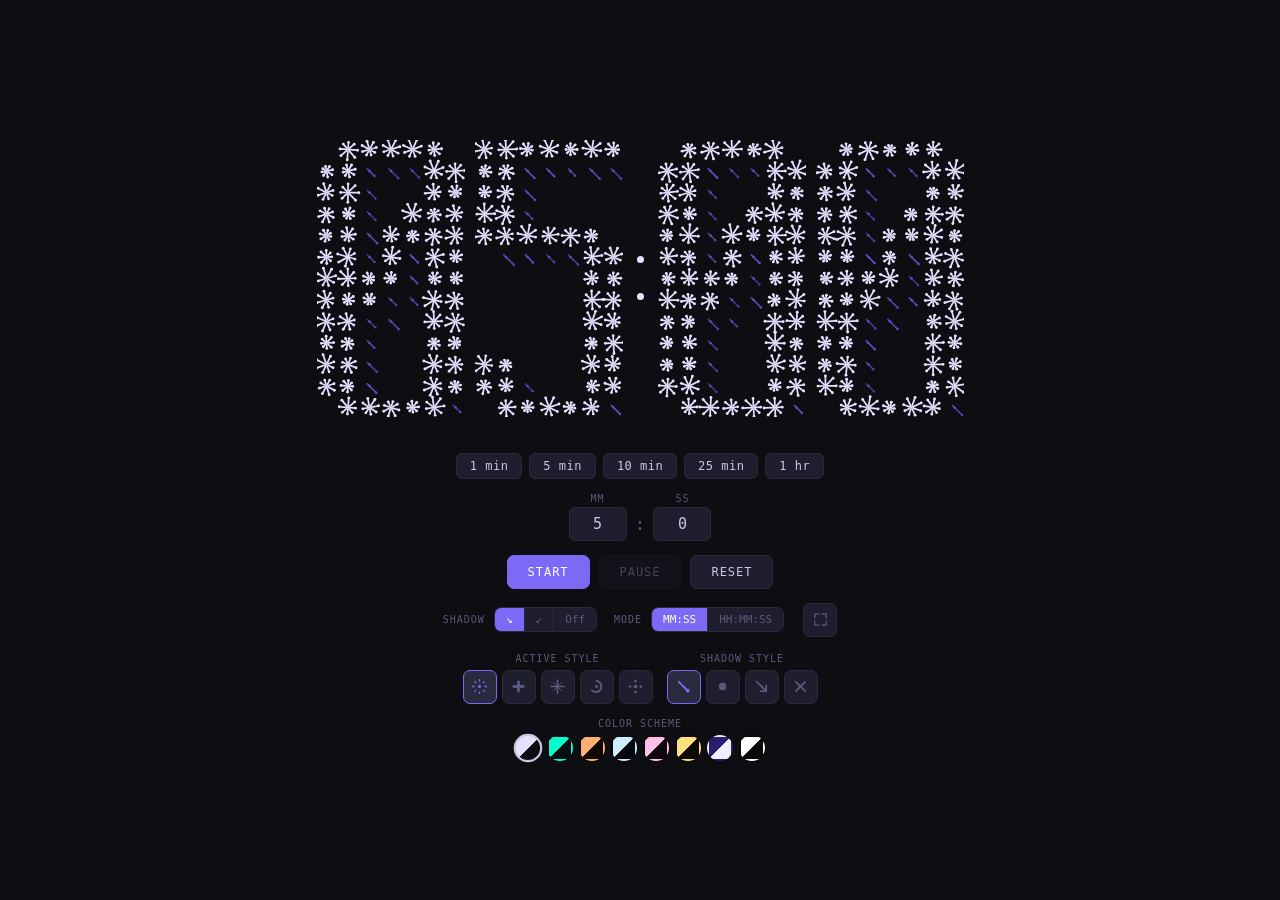
==== pixel-countdown-timer/index.html @ 4896f491 "feat: add Pixel Countdown Timer project Animated pixel countdown timer with: - 7×13 canvas-based dig" ====
<!DOCTYPE html>
<html lang="en">
<head>
<meta charset="UTF-8">
<meta name="viewport" content="width=device-width, initial-scale=1.0">
<title>Pixel Countdown Timer</title>
<style>
*,*::before,*::after{box-sizing:border-box;margin:0;padding:0}

:root {
  --bg:       #0d0d12;
  --border:   #2a2a3a;
  --text:     #c8c8e0;
  --dim:      #5a5a7a;
  --btn:      #1e1e2e;
  --btn-h:    #2a2a3e;
  --accent:   #7c6af7;
  --px-on:    #e8e0ff;
  --px-shad:  #5a4fc0;
  --px-off:   #2a2a3e;
}
[data-theme="light"]{
  --bg:#f0eeff;--border:#c4baf0;--text:#2a1f6e;--dim:#9088c8;
  --btn:#ddd8ff;--btn-h:#ccc5ff;--accent:#5b4de8;
  --px-on:#2a1f6e;--px-shad:#9088c8;--px-off:#d0ccf0;
}
[data-theme="neon"]{
  --bg:#060d10;--border:#0a2820;--text:#00ffaa;--dim:#006644;
  --btn:#0a1a14;--btn-h:#0f2820;--accent:#00ffaa;
  --px-on:#00ffaa;--px-shad:#007744;--px-off:#081410;
}

html,body{
  min-height:100svh;
  font-family:'SF Mono','Fira Code',monospace;
  background:var(--bg);color:var(--text);
  display:flex;flex-direction:column;align-items:center;justify-content:center;
  overflow-x:hidden;transition:background .4s,color .4s;user-select:none;
}

#scene{
  display:flex;flex-direction:column;align-items:center;gap:36px;
  padding:24px 12px;width:100%;max-width:960px;
}

#display{
  display:flex;align-items:center;justify-content:center;
  gap:10px;flex-wrap:wrap;
}

.digit-canvas{display:block;image-rendering:pixelated;}

.colon-sep{
  display:flex;flex-direction:column;justify-content:center;align-items:center;
  gap:22px;padding:0 4px;
}
.colon-dot{
  width:6px;height:6px;border-radius:50%;background:var(--px-on);
  animation:cpulse 1s ease-in-out infinite;transition:background .3s;
}
@keyframes cpulse{0%,100%{opacity:1}50%{opacity:.25}}

#controls{display:flex;flex-direction:column;align-items:center;gap:14px;width:100%;max-width:600px;}

#preset-row{display:flex;gap:7px;flex-wrap:wrap;justify-content:center;}
.pbtn{
  background:var(--btn);border:1px solid var(--border);color:var(--text);
  padding:5px 13px;border-radius:6px;cursor:pointer;font-family:inherit;font-size:12px;
  letter-spacing:.04em;transition:background .15s,border-color .15s,transform .1s;
}
.pbtn:hover{background:var(--btn-h);border-color:var(--accent);}
.pbtn:active{transform:scale(.97);}

#inp-row{display:flex;gap:8px;align-items:center;flex-wrap:wrap;justify-content:center;}
.ifield{display:flex;flex-direction:column;align-items:center;gap:3px;}
.ifield label{font-size:10px;text-transform:uppercase;letter-spacing:.1em;color:var(--dim);}
.ifield input{
  width:58px;background:var(--btn);border:1px solid var(--border);color:var(--text);
  padding:7px 5px;border-radius:6px;font-family:inherit;font-size:15px;text-align:center;
  outline:none;-moz-appearance:textfield;transition:border-color .15s;
}
.ifield input:focus{border-color:var(--accent);}
.ifield input::-webkit-inner-spin-button,.ifield input::-webkit-outer-spin-button{-webkit-appearance:none;}
.clbl{color:var(--dim);font-size:18px;padding-top:13px;}

#act-row{display:flex;gap:9px;flex-wrap:wrap;justify-content:center;}
.abtn{
  background:var(--btn);border:1px solid var(--border);color:var(--text);
  padding:9px 20px;border-radius:7px;cursor:pointer;font-family:inherit;font-size:12px;
  letter-spacing:.08em;text-transform:uppercase;min-width:76px;
  transition:background .15s,border-color .15s,transform .1s,color .15s;
}
.abtn:hover{background:var(--btn-h);border-color:var(--accent);color:var(--accent);}
.abtn:active{transform:scale(.97);}
.abtn.primary{background:var(--accent);border-color:var(--accent);color:#fff;}
.abtn.primary:hover{opacity:.85;}
.abtn:disabled{opacity:.3;cursor:not-allowed;pointer-events:none;}

#set-row{display:flex;gap:9px;flex-wrap:wrap;justify-content:center;align-items:center;}
.slbl{font-size:10px;text-transform:uppercase;letter-spacing:.1em;color:var(--dim);}
.seg{display:flex;border:1px solid var(--border);border-radius:7px;overflow:hidden;}
.seg button{
  background:var(--btn);border:none;border-right:1px solid var(--border);
  color:var(--dim);padding:5px 11px;font-family:inherit;font-size:11px;cursor:pointer;
  transition:background .15s,color .15s;
}
.seg button:last-child{border-right:none;}
.seg button.on{background:var(--accent);color:#fff;}

@keyframes done-flash{0%,100%{opacity:1}50%{opacity:.1}}
.timer-done #display{animation:done-flash .5s ease-in-out 4;}

/* ── Fullscreen toggle button ─────────────────────────────────────── */
#fs-btn{
  background:var(--btn);border:1px solid var(--border);color:var(--dim);
  width:34px;height:34px;border-radius:7px;cursor:pointer;
  display:flex;align-items:center;justify-content:center;
  flex-shrink:0;transition:background .15s,border-color .15s,color .15s;
}
#fs-btn:hover{background:var(--btn-h);border-color:var(--accent);color:var(--accent);}

/* ── Fullscreen mode ──────────────────────────────────────────────── */
body.is-fs{overflow:hidden;}
body.is-fs #controls{display:none;}
body.is-fs #scene{
  height:100svh;gap:0;padding:0;
  justify-content:center;max-width:none;
}

/* Floating exit button — fades in on mouse move, auto-hides */
#fs-exit{
  position:fixed;bottom:28px;right:28px;
  background:rgba(0,0,0,.55);border:1px solid rgba(255,255,255,.15);
  color:rgba(255,255,255,.7);
  padding:8px 16px;border-radius:8px;cursor:pointer;
  font-family:inherit;font-size:12px;letter-spacing:.08em;text-transform:uppercase;
  opacity:0;pointer-events:none;
  transition:opacity .35s,background .15s;z-index:999;
}
body.is-fs.fs-ui #fs-exit{opacity:1;pointer-events:auto;}
#fs-exit:hover{background:rgba(0,0,0,.8);}

/* ── Style & Scheme Picker ─────────────────────────────────────── */
#style-row{
  display:flex;gap:14px;flex-wrap:wrap;justify-content:center;align-items:flex-start;
  padding-top:2px;
}
.picker-group{display:flex;flex-direction:column;align-items:center;gap:6px;}
.picker-label{font-size:10px;text-transform:uppercase;letter-spacing:.1em;color:var(--dim);}
.style-opts{display:flex;gap:5px;}
.style-btn{
  width:34px;height:34px;border-radius:7px;
  background:var(--btn);border:1.5px solid var(--border);
  color:var(--dim);cursor:pointer;
  display:flex;align-items:center;justify-content:center;flex-shrink:0;
  transition:background .15s,border-color .15s,color .15s;
}
.style-btn:hover{background:var(--btn-h);border-color:var(--accent);color:var(--accent);}
.style-btn.on{border-color:var(--accent);color:var(--accent);background:var(--btn-h);}
.style-btn svg{pointer-events:none;}
.scheme-opts{display:flex;gap:6px;flex-wrap:wrap;justify-content:center;}
.scheme-swatch{
  width:26px;height:26px;border-radius:50%;cursor:pointer;
  border:2.5px solid transparent;
  transition:transform .15s,border-color .15s;
  flex-shrink:0;outline:none;
}
.scheme-swatch:hover{transform:scale(1.18);}
.scheme-swatch.on{border-color:var(--text)!important;transform:scale(1.1);}
</style>
</head>
<body>
<div id="scene">
  <div id="display"></div>
  <div id="controls">
    <div id="preset-row">
      <button class="pbtn" data-sec="60">1 min</button>
      <button class="pbtn" data-sec="300">5 min</button>
      <button class="pbtn" data-sec="600">10 min</button>
      <button class="pbtn" data-sec="1500">25 min</button>
      <button class="pbtn" data-sec="3600">1 hr</button>
    </div>
    <div id="inp-row">
      <div class="ifield" id="hw" style="display:none">
        <label>HH</label><input type="number" id="inh" min="0" max="99" value="0">
      </div>
      <span class="clbl" id="hmc" style="display:none">:</span>
      <div class="ifield"><label>MM</label><input type="number" id="inm" min="0" max="59" value="5"></div>
      <span class="clbl">:</span>
      <div class="ifield"><label>SS</label><input type="number" id="ins" min="0" max="59" value="0"></div>
    </div>
    <div id="act-row">
      <button class="abtn primary" id="bstart">Start</button>
      <button class="abtn" id="bpause" disabled>Pause</button>
      <button class="abtn" id="breset">Reset</button>
    </div>
    <div id="set-row">
      <span class="slbl">Shadow</span>
      <div class="seg" id="shad-seg">
        <button data-v="br" class="on">↘</button>
        <button data-v="bl">↙</button>
        <button data-v="none">Off</button>
      </div>
      <span class="slbl" style="margin-left:8px">Mode</span>
      <div class="seg" id="mode-seg">
        <button data-v="mmss" class="on">MM:SS</button>
        <button data-v="hhmmss">HH:MM:SS</button>
      </div>
      <button id="fs-btn" title="Fullscreen" style="margin-left:10px">
        <svg id="fs-icon-enter" viewBox="0 0 16 16" width="13" height="13" fill="none" stroke="currentColor" stroke-width="1.6" stroke-linecap="round" stroke-linejoin="round">
          <path d="M1 6V1h5M10 1h5v5M15 10v5h-5M6 15H1v-5"/>
        </svg>
        <svg id="fs-icon-exit" viewBox="0 0 16 16" width="13" height="13" fill="none" stroke="currentColor" stroke-width="1.6" stroke-linecap="round" stroke-linejoin="round" style="display:none">
          <path d="M6 1v5H1M10 6V1h5M1 10h5v5M15 10h-5v5"/>
        </svg>
      </button>
    </div>
    <div id="style-row">
      <div class="picker-group">
        <span class="picker-label">Active Style</span>
        <div class="style-opts" id="on-style-opts">
          <button class="style-btn on" data-v="burst" title="Burst">
            <svg viewBox="0 0 16 16" width="15" height="15" fill="none" stroke="currentColor" stroke-width="1.4" stroke-linecap="round"><line x1="8" y1="2" x2="8" y2="0.5"/><line x1="8" y1="14" x2="8" y2="15.5"/><line x1="2" y1="8" x2="0.5" y2="8"/><line x1="14" y1="8" x2="15.5" y2="8"/><line x1="3.9" y1="3.9" x2="2.8" y2="2.8"/><line x1="12.1" y1="3.9" x2="13.2" y2="2.8"/><line x1="3.9" y1="12.1" x2="2.8" y2="13.2"/><line x1="12.1" y1="12.1" x2="13.2" y2="13.2"/><circle cx="8" cy="8" r="1.6" fill="currentColor" stroke="none"/></svg>
          </button>
          <button class="style-btn" data-v="cross" title="Cross">
            <svg viewBox="0 0 16 16" width="15" height="15" fill="currentColor"><rect x="6.5" y="1.5" width="3" height="13" rx="1.5"/><rect x="1.5" y="6.5" width="13" height="3" rx="1.5"/></svg>
          </button>
          <button class="style-btn" data-v="star" title="Star">
            <svg viewBox="0 0 16 16" width="15" height="15" fill="none" stroke="currentColor" stroke-linecap="round"><line x1="8" y1="8" x2="8" y2="1" stroke-width="1.7"/><line x1="8" y1="8" x2="8" y2="15" stroke-width="1.7"/><line x1="8" y1="8" x2="1" y2="8" stroke-width="1.7"/><line x1="8" y1="8" x2="15" y2="8" stroke-width="1.7"/><line x1="8" y1="8" x2="3.8" y2="3.8" stroke-width="1"/><line x1="8" y1="8" x2="12.2" y2="3.8" stroke-width="1"/><line x1="8" y1="8" x2="3.8" y2="12.2" stroke-width="1"/><line x1="8" y1="8" x2="12.2" y2="12.2" stroke-width="1"/><circle cx="8" cy="8" r="1.5" fill="currentColor" stroke="none"/></svg>
          </button>
          <button class="style-btn" data-v="ring" title="Ring">
            <svg viewBox="0 0 16 16" width="15" height="15" fill="none" stroke="currentColor" stroke-width="2" stroke-linecap="round"><path d="M8 2 A6 6 0 1 1 3 12.2"/><circle cx="8" cy="8" r="1.5" fill="currentColor" stroke="none"/></svg>
          </button>
          <button class="style-btn" data-v="orbit" title="Orbit">
            <svg viewBox="0 0 16 16" width="15" height="15" fill="currentColor"><circle cx="8" cy="8" r="2"/><circle cx="8" cy="2.2" r="1.4"/><circle cx="8" cy="13.8" r="1.4"/><circle cx="2.2" cy="8" r="1.4"/><circle cx="13.8" cy="8" r="1.4"/></svg>
          </button>
        </div>
      </div>
      <div class="picker-group">
        <span class="picker-label">Shadow Style</span>
        <div class="style-opts" id="sh-style-opts">
          <button class="style-btn on" data-v="line" title="Line">
            <svg viewBox="0 0 16 16" width="15" height="15" fill="currentColor" stroke="currentColor" stroke-linecap="round"><line x1="3" y1="3" x2="11.5" y2="11.5" stroke-width="2"/><circle cx="12.5" cy="12.5" r="2" stroke="none"/></svg>
          </button>
          <button class="style-btn" data-v="dot" title="Dot">
            <svg viewBox="0 0 16 16" width="15" height="15" fill="currentColor"><circle cx="8" cy="8" r="4"/><circle cx="8" cy="8" r="2.2" fill="none" stroke="currentColor" stroke-width="1" opacity="0.45"/></svg>
          </button>
          <button class="style-btn" data-v="arrow" title="Arrow">
            <svg viewBox="0 0 16 16" width="15" height="15" fill="none" stroke="currentColor" stroke-width="1.8" stroke-linecap="round" stroke-linejoin="round"><line x1="2.5" y1="2.5" x2="13" y2="13"/><polyline points="7,13 13,13 13,7"/></svg>
          </button>
          <button class="style-btn" data-v="spark" title="Spark">
            <svg viewBox="0 0 16 16" width="15" height="15" fill="none" stroke="currentColor" stroke-width="1.8" stroke-linecap="round"><line x1="3" y1="3" x2="13" y2="13"/><line x1="13" y1="3" x2="3" y2="13"/></svg>
          </button>
        </div>
      </div>
      <div class="picker-group">
        <span class="picker-label">Color Scheme</span>
        <div class="scheme-opts" id="scheme-opts"></div>
      </div>
    </div>
  </div>
</div>
<button id="fs-exit">✕ Exit fullscreen</button>

<script>
'use strict';

/* ═══════════════════════════════════════════════════════════════════
   DIGIT BITMAPS  7×13  (1 = on)
   ═══════════════════════════════════════════════════════════════════ */
const D = [
  // 0
  [[0,1,1,1,1,1,0],[1,1,0,0,0,1,1],[1,1,0,0,0,1,1],[1,1,0,0,1,1,1],
   [1,1,0,1,1,1,1],[1,1,0,1,0,1,1],[1,1,1,1,0,1,1],[1,1,1,0,0,1,1],
   [1,1,0,0,0,1,1],[1,1,0,0,0,1,1],[1,1,0,0,0,1,1],[1,1,0,0,0,1,1],[0,1,1,1,1,1,0]],
  // 1
  [[0,0,0,1,1,0,0],[0,0,1,1,1,0,0],[0,1,1,0,1,0,0],[0,0,0,0,1,0,0],
   [0,0,0,0,1,0,0],[0,0,0,0,1,0,0],[0,0,0,0,1,0,0],[0,0,0,0,1,0,0],
   [0,0,0,0,1,0,0],[0,0,0,0,1,0,0],[0,0,0,0,1,0,0],[0,0,0,0,1,0,0],[1,1,1,1,1,1,1]],
  // 2
  [[0,1,1,1,1,1,0],[1,1,0,0,0,1,1],[0,0,0,0,0,1,1],[0,0,0,0,0,1,1],
   [0,0,0,0,1,1,0],[0,0,0,1,1,0,0],[0,0,1,1,0,0,0],[0,1,1,0,0,0,0],
   [1,1,0,0,0,0,0],[1,1,0,0,0,0,0],[1,1,0,0,0,1,1],[1,1,0,0,0,1,1],[1,1,1,1,1,1,1]],
  // 3
  [[0,1,1,1,1,1,0],[1,1,0,0,0,1,1],[0,0,0,0,0,1,1],[0,0,0,0,0,1,1],
   [0,0,0,0,1,1,0],[0,0,1,1,1,0,0],[0,0,1,1,1,0,0],[0,0,0,0,1,1,0],
   [0,0,0,0,0,1,1],[0,0,0,0,0,1,1],[1,1,0,0,0,1,1],[1,1,0,0,0,1,1],[0,1,1,1,1,1,0]],
  // 4
  [[0,0,0,0,1,1,0],[0,0,0,1,1,1,0],[0,0,1,1,0,1,0],[0,1,1,0,0,1,0],
   [1,1,0,0,0,1,0],[1,1,1,1,1,1,1],[0,0,0,0,0,1,0],[0,0,0,0,0,1,0],
   [0,0,0,0,0,1,0],[0,0,0,0,0,1,0],[0,0,0,0,0,1,0],[0,0,0,0,0,1,0],[0,0,0,0,0,1,0]],
  // 5
  [[1,1,1,1,1,1,1],[1,1,0,0,0,0,0],[1,1,0,0,0,0,0],[1,1,0,0,0,0,0],
   [1,1,1,1,1,1,0],[0,0,0,0,0,1,1],[0,0,0,0,0,1,1],[0,0,0,0,0,1,1],
   [0,0,0,0,0,1,1],[0,0,0,0,0,1,1],[1,1,0,0,0,1,1],[1,1,0,0,0,1,1],[0,1,1,1,1,1,0]],
  // 6
  [[0,1,1,1,1,1,0],[1,1,0,0,0,0,0],[1,1,0,0,0,0,0],[1,1,0,0,0,0,0],
   [1,1,1,1,1,1,0],[1,1,0,0,0,1,1],[1,1,0,0,0,1,1],[1,1,0,0,0,1,1],
   [1,1,0,0,0,1,1],[1,1,0,0,0,1,1],[1,1,0,0,0,1,1],[1,1,0,0,0,1,1],[0,1,1,1,1,1,0]],
  // 7
  [[1,1,1,1,1,1,1],[0,0,0,0,0,1,1],[0,0,0,0,0,1,1],[0,0,0,0,1,1,0],
   [0,0,0,0,1,1,0],[0,0,0,1,1,0,0],[0,0,0,1,1,0,0],[0,0,1,1,0,0,0],
   [0,0,1,1,0,0,0],[0,1,1,0,0,0,0],[0,1,1,0,0,0,0],[0,1,1,0,0,0,0],[0,1,1,0,0,0,0]],
  // 8
  [[0,1,1,1,1,1,0],[1,1,0,0,0,1,1],[1,1,0,0,0,1,1],[1,1,0,0,0,1,1],
   [0,1,1,1,1,1,0],[0,1,1,1,1,1,0],[1,1,0,0,0,1,1],[1,1,0,0,0,1,1],
   [1,1,0,0,0,1,1],[1,1,0,0,0,1,1],[1,1,0,0,0,1,1],[1,1,0,0,0,1,1],[0,1,1,1,1,1,0]],
  // 9
  [[0,1,1,1,1,1,0],[1,1,0,0,0,1,1],[1,1,0,0,0,1,1],[1,1,0,0,0,1,1],
   [1,1,0,0,0,1,1],[0,1,1,1,1,1,1],[0,0,0,0,0,1,1],[0,0,0,0,0,1,1],
   [0,0,0,0,0,1,1],[0,0,0,0,0,1,1],[1,1,0,0,0,1,1],[1,1,0,0,0,1,1],[0,1,1,1,1,1,0]],
];

/* ═══════════════════════════════════════════════════════════════════
   CONFIG  (recalculated on resize)
   ═══════════════════════════════════════════════════════════════════ */
let CELL = 15;
let GAP  = 2;
let isFS = false;   // fullscreen state

function calcSizes() {
  const w = window.innerWidth;
  const h = window.innerHeight;

  if (isFS) {
    // Scale the grid to fill ~80% of width and ~72% of height, take the smaller
    const slots = displayMode === 'hhmmss' ? 6 : 4;
    // Each digit is 7 cols; digit separator gaps + colon element gaps ≈ slots*6 + (slots-1)
    const totalCols = slots * 7;
    const totalGaps = slots * 6 + (slots - 1);
    const gapRatio  = 0.14;   // GAP ≈ 14% of CELL
    const cellFromW = (w * 0.80) / (totalCols + totalGaps * gapRatio);
    const cellFromH = (h * 0.72) / (13 + 12 * gapRatio);
    CELL = Math.max(14, Math.floor(Math.min(cellFromW, cellFromH)));
    GAP  = Math.max(2, Math.round(CELL * 0.14));
  } else {
    if (w <= 380) { CELL = 10; GAP = 1.5; }
    else if (w <= 640) { CELL = 14; GAP = 2; }
    else { CELL = 19; GAP = 2.5; }
  }
}

// Sync colon dot/gap sizes to the current CELL so they scale with the grid
function updateColonSizes() {
  const dotPx = Math.max(5, Math.round(CELL * 0.38));
  const gapPx = Math.max(12, Math.round(CELL * 1.6));
  document.querySelectorAll('.colon-dot').forEach(d => {
    d.style.width = dotPx + 'px';
    d.style.height = dotPx + 'px';
  });
  document.querySelectorAll('.colon-sep').forEach(s => {
    s.style.gap = gapPx + 'px';
  });
  document.getElementById('display').style.gap =
    Math.max(6, Math.round(CELL * 0.55)) + 'px';
}

/* ─── Theme colors (updated on theme change) ──────────────────────── */
const CLR = { on: '#e8e0ff', shad: '#5a4fc0', off: '#2a2a3e' };
function refreshColors() {
  const s = getComputedStyle(document.documentElement);
  CLR.on   = s.getPropertyValue('--px-on').trim();
  CLR.shad = s.getPropertyValue('--px-shad').trim();
  CLR.off  = s.getPropertyValue('--px-off').trim();
}

/* ─── Color Schemes ───────────────────────────────────────────────── */
const SCHEMES = {
  dark:  { bg:'#0d0d12', border:'#2a2a3a', text:'#c8c8e0', dim:'#5a5a7a', btn:'#1e1e2e', btnh:'#2a2a3e', accent:'#7c6af7', on:'#e8e0ff', shad:'#5a4fc0', off:'#2a2a3e', label:'Dark' },
  neon:  { bg:'#060d10', border:'#0a2820', text:'#00ffaa', dim:'#006644', btn:'#0a1a14', btnh:'#0f2820', accent:'#00ffaa', on:'#00ffcc', shad:'#007744', off:'#081410',  label:'Neon' },
  ember: { bg:'#0f0906', border:'#2e1a0e', text:'#f0c090', dim:'#7a4a20', btn:'#1e1108', btnh:'#2e1c0e', accent:'#ff7a30', on:'#ffb070', shad:'#a04010', off:'#1e1008',  label:'Ember' },
  ice:   { bg:'#05080f', border:'#0e2240', text:'#a0d4ff', dim:'#3a6080', btn:'#0a1525', btnh:'#102035', accent:'#44aaff', on:'#cceeff', shad:'#2266aa', off:'#0a1828',  label:'Ice' },
  rose:  { bg:'#0f060c', border:'#3a1030', text:'#ffb0d8', dim:'#883060', btn:'#1e0818', btnh:'#2e1028', accent:'#ff50a0', on:'#ffc0e8', shad:'#a02060', off:'#1e0818',  label:'Rose' },
  gold:  { bg:'#0c0a02', border:'#302810', text:'#f0d060', dim:'#806820', btn:'#1c1808', btnh:'#2c2610', accent:'#f0b030', on:'#ffe080', shad:'#907010', off:'#1c1808',  label:'Gold' },
  light: { bg:'#f0eeff', border:'#c4baf0', text:'#2a1f6e', dim:'#9088c8', btn:'#ddd8ff', btnh:'#ccc5ff', accent:'#5b4de8', on:'#2a1f6e', shad:'#9088c8', off:'#d0ccf0',  label:'Light' },
  mono:  { bg:'#0a0a0a', border:'#2a2a2a', text:'#d0d0d0', dim:'#505050', btn:'#181818', btnh:'#242424', accent:'#e0e0e0', on:'#ffffff', shad:'#606060', off:'#1a1a1a',  label:'Mono' },
};

let currentScheme = 'dark';

function applyScheme(name) {
  currentScheme = name;
  const s = SCHEMES[name] || SCHEMES.dark;
  const r = document.documentElement.style;
  r.setProperty('--bg',      s.bg);
  r.setProperty('--border',  s.border);
  r.setProperty('--text',    s.text);
  r.setProperty('--dim',     s.dim);
  r.setProperty('--btn',     s.btn);
  r.setProperty('--btn-h',   s.btnh);
  r.setProperty('--accent',  s.accent);
  r.setProperty('--px-on',   s.on);
  r.setProperty('--px-shad', s.shad);
  r.setProperty('--px-off',  s.off);
  setTimeout(refreshColors, 10);
  // Sync swatch active state
  document.querySelectorAll('.scheme-swatch')
    .forEach(b => b.classList.toggle('on', b.dataset.v === name));
}

/* ─── Cell style globals ──────────────────────────────────────────── */
let ON_STYLE   = 'burst';  // burst | cross | star | ring | orbit
let SHAD_STYLE = 'line';   // line | dot | arrow | spark

/* ═══════════════════════════════════════════════════════════════════
   SHADOW DIRECTION
   ─────────────────────────────────────────────────────────────────
   shadowDR/DC: row/col delta for where shadow falls relative to parent
   ═══════════════════════════════════════════════════════════════════ */
let shadowDR = 1, shadowDC = 1;  // bottom-right default
let shadowMode = 'br';

function setShadow(mode) {
  shadowMode = mode;
  if (mode === 'br')   { shadowDR = 1; shadowDC =  1; }
  else if (mode === 'bl') { shadowDR = 1; shadowDC = -1; }
  else               { shadowDR = 0; shadowDC =  0; }
}

function computeShadBitmap(onBm) {
  // For each ON cell at (r,c), mark (r+dr, c+dc) as shadow if that cell is OFF
  const sh = Array.from({length:13}, () => new Array(7).fill(0));
  if (!shadowDR && !shadowDC) return sh;
  for (let r = 0; r < 13; r++)
    for (let c = 0; c < 7; c++) {
      if (!onBm[r][c]) continue;
      const sr = r + shadowDR, sc = c + shadowDC;
      if (sr >= 0 && sr < 13 && sc >= 0 && sc < 7 && !onBm[sr][sc])
        sh[sr][sc] = 1;
    }
  return sh;
}

/* ═══════════════════════════════════════════════════════════════════
   CELL STATE MACHINE
   ─────────────────────────────────────────────────────────────────
   Each cell tracks:
     onAlpha  : 0→1 animated, drives the radial burst
     shAlpha  : 0→1 animated, drives the diagonal shadow line
     rotAngle : accumulated degrees, continuous even when off
     rotSpeed : slightly randomised per cell
     rotKick  : extra deg/sec added on transition, decays exponentially
   ═══════════════════════════════════════════════════════════════════ */
// ── Transition timing ─────────────────────────────────────────────
// Every state change goes: collapse to dot → bloom into new state.
// COLLAPSE_DUR: how long the old state shrinks to a point.
// BLOOM_DUR:    how long the new state blooms out from that point.
const COLLAPSE_DUR = 220;  // ms — spokes/line pull into center
const BLOOM_DUR    = 320;  // ms — new state expands out from center
const MAX_STAGGER  = 75;   // ms — max per-cell wave delay

// ── Rotation ──────────────────────────────────────────────────────
const ROT_BASE  = 14;   // deg/sec — one full spin ~26s
const ROT_VAR   = 3.0;
const KICK_SPEED = 130; // deg/sec burst on bloom
const KICK_TC    = 3.0;

// ── Shared pulse frequencies ─────────────────────────────────────
// All cells pulse at the same rate so the display breathes in sync.
// Random phase offsets in makeCell() create a spatial wave, not chaos.
const BREATH_FREQ = (Math.PI * 2) / 2400;  // period 2.4 s
const RIPPLE_FREQ = (Math.PI * 2) / 2000;  // period 2.0 s
const SHAD_FREQ   = (Math.PI * 2) / 2200;  // period 2.2 s

const easeOut    = t => 1 - Math.pow(1 - t, 2.5);
const easeIn     = t => Math.pow(t, 2.2);
const easeInOut  = t => t < 0.5 ? 2*t*t : 1 - Math.pow(-2*t+2,2)/2;

function makeCell() {
  return {
    onAlpha:  0,
    shAlpha:  0,

    // ── Collapse-to-dot transition ──────────────────────────────
    // scaleT: 1 = full size, 0 = collapsed to a bright center dot
    // cellTr holds the pending transition data; scaleT is driven by it.
    scaleT:  1,
    cellTr:  null,  // { fromOn, fromSh, toOn, toSh, t0, collapseDur, bloomDur }

    // ── Rotation ────────────────────────────────────────────────
    rotAngle: Math.random() * 360,
    rotSpeed: ROT_BASE + (Math.random() - 0.5) * 2 * ROT_VAR,
    rotKick:  0,

    // ── Pulse (all global freq, random phase for wave effect) ───
    breathFreq:  BREATH_FREQ,
    breathPhase: Math.random() * Math.PI * 2,
    rippleFreq:  RIPPLE_FREQ,
    ripplePhase: Math.random() * Math.PI * 2,
    shadFreq:    SHAD_FREQ,
    shadPhase:   Math.random() * Math.PI * 2,
  };
}

function updateCell(cell, now, dt) {
  // ── Collapse-to-dot → bloom transition ────────────────────────
  if (cell.cellTr) {
    const { fromOn, fromSh, toOn, toSh, t0, collapseDur, bloomDur } = cell.cellTr;
    const el = now - t0;

    if (el < 0) {
      // Waiting for stagger delay — hold current appearance
      cell.onAlpha = fromOn;
      cell.shAlpha = fromSh;
      cell.scaleT  = 1;
    } else if (el < collapseDur) {
      // Phase 1: collapse — old state shrinks toward center
      cell.onAlpha = fromOn;
      cell.shAlpha = fromSh;
      cell.scaleT  = 1 - easeIn(el / collapseDur);
    } else {
      // Phase 2: bloom — new state expands from center dot
      const t = Math.min(1, (el - collapseDur) / bloomDur);
      cell.onAlpha = toOn;
      cell.shAlpha = toSh;
      cell.scaleT  = easeOut(t);
      if (t >= 1) {
        cell.scaleT = 1;
        cell.cellTr = null;
      }
    }
  }

  // ── Rotation — always running ──────────────────────────────────
  cell.rotAngle += (cell.rotSpeed + cell.rotKick) * dt;
  if (cell.rotKick > 0.1) {
    cell.rotKick *= Math.exp(-KICK_TC * dt);
    if (cell.rotKick < 0.1) cell.rotKick = 0;
  }
}

/* ═══════════════════════════════════════════════════════════════════
   DRAWING
   ─────────────────────────────────────────────────────────────────
   cell.scaleT (0→1) drives the collapse-to-dot → bloom transition.
   At scaleT = 0, all spokes/lines are zero-length and only the hub
   is visible — the "dot" moment between states.
   At scaleT = 1, the cell renders at full size with all motion layers.

   ON cell motion layers:
     1. Rotation  — continuous ~14 deg/sec, random phase per cell
     2. Breathe   — whole burst ±26% on 2.4 s period
     3. Ripple    — each spoke offset by i*(2π/N), ±20%, on 2.0 s period

   SHADOW cell motion:
     1. Line extends from anchor as shAlpha blooms; retracts on wilt
     2. Length pulse ±18%
     3. Traveling dot slides along the line
   ═══════════════════════════════════════════════════════════════════ */
const N_SPOKES = 8;

/* ═══════════════════════════════════════════════════════════════════
   ON-CELL DRAWING STYLES
   ═══════════════════════════════════════════════════════════════════ */
function drawOnBurst(ctx, cx, cy, cell, now, sc, dotBoost) {
  const sz = CELL, a = cell.onAlpha;
  const hubR = sz * 0.07, dotR = sz * 0.075, base = sz * 0.38;
  const rad = cell.rotAngle * (Math.PI / 180);
  const breathe = 1 + 0.26 * Math.sin(cell.breathFreq * now + cell.breathPhase);
  ctx.strokeStyle = CLR.on; ctx.fillStyle = CLR.on;
  ctx.lineCap = 'round'; ctx.globalAlpha = a;
  for (let i = 0; i < N_SPOKES; i++) {
    const spokeOff = (i / N_SPOKES) * Math.PI * 2;
    const ripple = 1 + 0.20 * Math.sin(cell.rippleFreq * now + cell.ripplePhase + spokeOff);
    const eff = base * a * breathe * ripple * sc;
    const lw = Math.max(0.6, sz * 0.09 * (0.85 + 0.15 * ripple));
    const tR = Math.max(0.4, dotR * a * (0.85 + 0.15 * ripple) * sc);
    const hR2 = Math.max(0.4, hubR * a * dotBoost);
    const ang = rad + (i / N_SPOKES) * Math.PI * 2;
    const ca = Math.cos(ang), sa = Math.sin(ang);
    ctx.lineWidth = lw;
    ctx.beginPath(); ctx.moveTo(cx + ca*(hR2+0.5), cy + sa*(hR2+0.5));
    ctx.lineTo(cx + ca*eff, cy + sa*eff); ctx.stroke();
    if (tR > 0.4) { ctx.beginPath(); ctx.arc(cx+ca*eff, cy+sa*eff, tR, 0, Math.PI*2); ctx.fill(); }
  }
  ctx.globalAlpha = 1;
}

function drawOnCross(ctx, cx, cy, cell, now, sc) {
  const sz = CELL, a = cell.onAlpha;
  const breathe = 1 + 0.22 * Math.sin(cell.breathFreq * now + cell.breathPhase);
  const base = sz * 0.40 * breathe * sc;
  const lw = Math.max(1.5, sz * 0.22);
  ctx.strokeStyle = CLR.on; ctx.lineWidth = lw; ctx.lineCap = 'round';
  ctx.globalAlpha = a;
  const rad = cell.rotAngle * (Math.PI / 180);
  for (let i = 0; i < 4; i++) {
    const ang = rad + i * (Math.PI / 2);
    const ripple = 1 + 0.15 * Math.sin(cell.rippleFreq * now + cell.ripplePhase + i * Math.PI/2);
    ctx.beginPath(); ctx.moveTo(cx, cy);
    ctx.lineTo(cx + Math.cos(ang)*base*ripple, cy + Math.sin(ang)*base*ripple); ctx.stroke();
  }
  ctx.globalAlpha = 1;
}

function drawOnStar(ctx, cx, cy, cell, now, sc, dotBoost) {
  const sz = CELL, a = cell.onAlpha;
  const breathe = 1 + 0.22 * Math.sin(cell.breathFreq * now + cell.breathPhase);
  const longR = sz * 0.42 * breathe * sc;
  const shortR = sz * 0.22 * breathe * sc;
  const rad = cell.rotAngle * (Math.PI / 180);
  ctx.strokeStyle = CLR.on; ctx.lineCap = 'round'; ctx.globalAlpha = a;
  for (let i = 0; i < 4; i++) {
    const ang = rad + i * (Math.PI/2);
    const rip = 1 + 0.15 * Math.sin(cell.rippleFreq * now + cell.ripplePhase + i*Math.PI/2);
    ctx.lineWidth = Math.max(0.8, sz * 0.12);
    ctx.beginPath(); ctx.moveTo(cx, cy);
    ctx.lineTo(cx + Math.cos(ang)*longR*rip*a, cy + Math.sin(ang)*longR*rip*a); ctx.stroke();
  }
  for (let i = 0; i < 4; i++) {
    const ang = rad + Math.PI/4 + i * (Math.PI/2);
    ctx.lineWidth = Math.max(0.6, sz * 0.07);
    ctx.beginPath(); ctx.moveTo(cx, cy);
    ctx.lineTo(cx + Math.cos(ang)*shortR*a, cy + Math.sin(ang)*shortR*a); ctx.stroke();
  }
  ctx.globalAlpha = 1;
}

function drawOnRing(ctx, cx, cy, cell, now, sc) {
  const sz = CELL, a = cell.onAlpha;
  const breathe = 1 + 0.18 * Math.sin(cell.breathFreq * now + cell.breathPhase);
  const r = sz * 0.36 * breathe * sc;
  const gapAngle = Math.PI * 0.38;
  const startAng = cell.rotAngle * (Math.PI / 180);
  ctx.strokeStyle = CLR.on; ctx.lineWidth = Math.max(1, sz * 0.14);
  ctx.lineCap = 'round'; ctx.globalAlpha = a;
  ctx.beginPath();
  ctx.arc(cx, cy, r, startAng + gapAngle/2, startAng + Math.PI*2 - gapAngle/2);
  ctx.stroke();
  // Leading dot
  const dotAng = startAng + gapAngle/2;
  ctx.fillStyle = CLR.on;
  ctx.beginPath();
  ctx.arc(cx + Math.cos(dotAng)*r, cy + Math.sin(dotAng)*r, Math.max(0.5, sz*0.08*a*sc), 0, Math.PI*2);
  ctx.fill();
  ctx.globalAlpha = 1;
}

function drawOnOrbit(ctx, cx, cy, cell, now, sc) {
  const sz = CELL, a = cell.onAlpha;
  const breathe = 1 + 0.20 * Math.sin(cell.breathFreq * now + cell.breathPhase);
  const orbitR = sz * 0.33 * sc * breathe;
  const dotR = Math.max(0.5, sz * 0.085);
  ctx.fillStyle = CLR.on; ctx.globalAlpha = a;
  for (let i = 0; i < 4; i++) {
    const phase = cell.rotAngle * (Math.PI/180) + i * (Math.PI/2);
    const rip = 1 + 0.18 * Math.sin(cell.rippleFreq * now + cell.ripplePhase + i*Math.PI/2);
    const ox = cx + Math.cos(phase) * orbitR * rip;
    const oy = cy + Math.sin(phase) * orbitR * rip;
    ctx.beginPath(); ctx.arc(ox, oy, Math.max(0.4, dotR * a * sc), 0, Math.PI*2); ctx.fill();
  }
  // Center hub
  ctx.beginPath(); ctx.arc(cx, cy, Math.max(0.4, sz*0.08*a), 0, Math.PI*2); ctx.fill();
  ctx.globalAlpha = 1;
}

/* ═══════════════════════════════════════════════════════════════════
   SHADOW-CELL DRAWING STYLES
   ═══════════════════════════════════════════════════════════════════ */
function drawShadLine(ctx, cx, cy, cell, now, sc) {
  const sz = CELL, dotR = sz * 0.075;
  const diagAngle = Math.atan2(shadowDR, shadowDC);
  const ca = Math.cos(diagAngle), sa = Math.sin(diagAngle);
  const anchorX = cx - ca * sz * 0.16, anchorY = cy - sa * sz * 0.16;
  const lenPulse = 1 + 0.18 * Math.sin(cell.shadFreq * now + cell.shadPhase);
  const reach = sz * 0.62 * cell.shAlpha * lenPulse * sc;
  const farX = anchorX + ca * reach, farY = anchorY + sa * reach;
  const opBreath = 0.80 + 0.20 * Math.sin(cell.shadFreq * now + cell.shadPhase + 1.4);
  const a = cell.shAlpha * opBreath * sc;
  ctx.strokeStyle = CLR.shad; ctx.fillStyle = CLR.shad;
  ctx.lineWidth = Math.max(0.8, sz * 0.09); ctx.lineCap = 'round'; ctx.globalAlpha = a;
  ctx.beginPath(); ctx.moveTo(anchorX, anchorY); ctx.lineTo(farX, farY); ctx.stroke();
  ctx.beginPath(); ctx.arc(farX, farY, Math.max(0.5, dotR*0.9*cell.shAlpha*sc), 0, Math.PI*2); ctx.fill();
  if (cell.shAlpha > 0.25 && sc > 0.3) {
    const travel = Math.abs(Math.sin(cell.shadFreq*0.65*now + cell.shadPhase + 2.3));
    const tx = anchorX + (farX-anchorX)*travel, ty = anchorY + (farY-anchorY)*travel;
    ctx.globalAlpha = a * (0.35 + 0.55 * travel);
    ctx.beginPath(); ctx.arc(tx, ty, Math.max(0.4, dotR*0.5*cell.shAlpha*sc), 0, Math.PI*2); ctx.fill();
  }
  ctx.globalAlpha = 1;
}

function drawShadDot(ctx, cx, cy, cell, now, sc) {
  const sz = CELL;
  const pulse = 1 + 0.28 * Math.sin(cell.shadFreq * now + cell.shadPhase);
  const opBreath = 0.80 + 0.20 * Math.sin(cell.shadFreq * now + cell.shadPhase + 1.4);
  const r = sz * 0.20 * cell.shAlpha * pulse * sc;
  ctx.fillStyle = CLR.shad;
  ctx.globalAlpha = cell.shAlpha * opBreath * sc;
  ctx.beginPath(); ctx.arc(cx, cy, Math.max(0.5, r), 0, Math.PI*2); ctx.fill();
  ctx.strokeStyle = CLR.shad; ctx.lineWidth = Math.max(0.5, sz*0.05);
  ctx.globalAlpha = cell.shAlpha * opBreath * sc * 0.38;
  ctx.beginPath(); ctx.arc(cx, cy, Math.max(1, sz*0.30*sc), 0, Math.PI*2); ctx.stroke();
  ctx.globalAlpha = 1;
}

function drawShadArrow(ctx, cx, cy, cell, now, sc) {
  const sz = CELL;
  const diagAngle = Math.atan2(shadowDR, shadowDC);
  const ca = Math.cos(diagAngle), sa = Math.sin(diagAngle);
  const lenPulse = 1 + 0.14 * Math.sin(cell.shadFreq * now + cell.shadPhase);
  const reach = sz * 0.44 * cell.shAlpha * lenPulse * sc;
  const opBreath = 0.80 + 0.20 * Math.sin(cell.shadFreq * now + cell.shadPhase + 1.4);
  const a = cell.shAlpha * opBreath * sc;
  const tx = cx + ca*reach, ty = cy + sa*reach;
  ctx.strokeStyle = CLR.shad; ctx.fillStyle = CLR.shad;
  ctx.lineWidth = Math.max(0.8, sz*0.09); ctx.lineCap = 'round'; ctx.globalAlpha = a;
  ctx.beginPath(); ctx.moveTo(cx - ca*reach*0.3, cy - sa*reach*0.3); ctx.lineTo(tx, ty); ctx.stroke();
  const hd = sz * 0.14 * sc;
  const px = -sa, py = ca;
  ctx.beginPath();
  ctx.moveTo(tx, ty);
  ctx.lineTo(tx - ca*hd + px*hd*0.6, ty - sa*hd + py*hd*0.6);
  ctx.lineTo(tx - ca*hd - px*hd*0.6, ty - sa*hd - py*hd*0.6);
  ctx.closePath(); ctx.fill();
  ctx.globalAlpha = 1;
}

function drawShadSpark(ctx, cx, cy, cell, now, sc) {
  const sz = CELL;
  const lenPulse = 1 + 0.22 * Math.sin(cell.shadFreq * now + cell.shadPhase);
  const arm = sz * 0.26 * cell.shAlpha * lenPulse * sc;
  const opBreath = 0.80 + 0.20 * Math.sin(cell.shadFreq * now + cell.shadPhase + 1.4);
  const rot = (cell.shadFreq * 0.25 * now + cell.shadPhase) % (Math.PI*2);
  ctx.strokeStyle = CLR.shad; ctx.lineWidth = Math.max(0.8, sz*0.1);
  ctx.lineCap = 'round'; ctx.globalAlpha = cell.shAlpha * opBreath * sc;
  for (let i = 0; i < 2; i++) {
    const ang = rot + i * Math.PI/2;
    ctx.beginPath();
    ctx.moveTo(cx - Math.cos(ang)*arm, cy - Math.sin(ang)*arm);
    ctx.lineTo(cx + Math.cos(ang)*arm, cy + Math.sin(ang)*arm); ctx.stroke();
  }
  ctx.globalAlpha = 1;
}

/* ═══════════════════════════════════════════════════════════════════
   DRAW CELL — dispatches to style functions
   ═══════════════════════════════════════════════════════════════════ */
function drawCell(ctx, cx, cy, cell, now) {
  const sz   = CELL;
  const hubR = sz * 0.07;
  const sc   = cell.scaleT;
  const dotBoost = 1 + 2.2 * Math.pow(1 - sc, 2);

  // ── OFF faint grid dot ───────────────────────────────────────────
  const maxA = Math.max(cell.onAlpha, cell.shAlpha);
  if (maxA < 0.95) {
    ctx.beginPath();
    ctx.arc(cx, cy, Math.max(0.6, hubR * 0.35), 0, Math.PI * 2);
    ctx.fillStyle   = CLR.off;
    ctx.globalAlpha = (1 - maxA) * 0.13;
    ctx.fill();
    ctx.globalAlpha = 1;
  }

  // ── Center hub — swells to dot at collapse moment ────────────────
  const activeAlpha = Math.max(cell.onAlpha, cell.shAlpha);
  if (activeAlpha > 0.01) {
    const hR = Math.max(0.5, hubR * activeAlpha * dotBoost);
    ctx.beginPath();
    ctx.arc(cx, cy, hR, 0, Math.PI * 2);
    ctx.fillStyle   = cell.onAlpha > cell.shAlpha ? CLR.on : CLR.shad;
    ctx.globalAlpha = activeAlpha * Math.min(1, 0.7 + 0.3 * dotBoost);
    ctx.fill();
    ctx.globalAlpha = 1;
  }

  // ── Shadow cell ──────────────────────────────────────────────────
  if (cell.shAlpha > 0.01 && sc > 0.01) {
    if      (SHAD_STYLE === 'dot')   drawShadDot(ctx, cx, cy, cell, now, sc);
    else if (SHAD_STYLE === 'arrow') drawShadArrow(ctx, cx, cy, cell, now, sc);
    else if (SHAD_STYLE === 'spark') drawShadSpark(ctx, cx, cy, cell, now, sc);
    else                              drawShadLine(ctx, cx, cy, cell, now, sc);
  }

  // ── ON cell ──────────────────────────────────────────────────────
  if (cell.onAlpha > 0.01 && sc > 0.01) {
    if      (ON_STYLE === 'cross')  drawOnCross(ctx, cx, cy, cell, now, sc);
    else if (ON_STYLE === 'star')   drawOnStar(ctx, cx, cy, cell, now, sc, dotBoost);
    else if (ON_STYLE === 'ring')   drawOnRing(ctx, cx, cy, cell, now, sc);
    else if (ON_STYLE === 'orbit')  drawOnOrbit(ctx, cx, cy, cell, now, sc);
    else                             drawOnBurst(ctx, cx, cy, cell, now, sc, dotBoost);
  }
}

/* ═══════════════════════════════════════════════════════════════════
   DISPLAY — build canvases and manage digit slots
   ═══════════════════════════════════════════════════════════════════ */
let digitSlots  = [];
let displayMode = 'mmss';
let rafId       = null;
let lastTime    = null;

function digW() { return 7  * (CELL + GAP) - GAP; }
function digH() { return 13 * (CELL + GAP) - GAP; }

function buildDisplay() {
  cancelAnimationFrame(rafId);
  lastTime = null;

  const display = document.getElementById('display');
  display.innerHTML = '';
  digitSlots = [];

  const count = displayMode === 'hhmmss' ? 6 : 4;
  for (let i = 0; i < count; i++) {
    const needColon = (displayMode === 'mmss' && i === 2) ||
                      (displayMode === 'hhmmss' && (i === 2 || i === 4));
    if (needColon) display.appendChild(makeColonEl());
    const slot = makeSlot();
    display.appendChild(slot.canvas);
    digitSlots.push(slot);
  }

  updateColonSizes();
  rafId = requestAnimationFrame(loop);
}

function makeColonEl() {
  const d = document.createElement('div');
  d.className = 'colon-sep';
  d.innerHTML = '<div class="colon-dot"></div><div class="colon-dot"></div>';
  return d;
}

function makeSlot() {
  // Build cell grid
  const cells = Array.from({length:13}, () => Array.from({length:7}, makeCell));

  // Canvas sized to the digit grid
  const dpr    = window.devicePixelRatio || 1;
  const W = digW(), H = digH();
  const canvas = document.createElement('canvas');
  canvas.className = 'digit-canvas';
  canvas.width  = Math.round(W * dpr);
  canvas.height = Math.round(H * dpr);
  canvas.style.width  = W + 'px';
  canvas.style.height = H + 'px';
  const ctx = canvas.getContext('2d');
  ctx.scale(dpr, dpr);

  return { canvas, ctx, cells, currentDigit: -1, onBm: null, shBm: null, W, H };
}

/* ═══════════════════════════════════════════════════════════════════
   setDigit — transitions one slot to a new digit
   ─────────────────────────────────────────────────────────────────
   Computes new on/shadow bitmaps, diffs against current,
   and schedules per-cell transitions with random stagger.
   ═══════════════════════════════════════════════════════════════════ */
function setDigit(idx, newDig, animate) {
  const slot = digitSlots[idx];
  if (!slot) return;
  if (slot.currentDigit === newDig && animate) return;

  slot.currentDigit = newDig;
  const newOn  = D[newDig];
  const newSh  = computeShadBitmap(newOn);
  const now    = performance.now();

  for (let r = 0; r < 13; r++) {
    for (let c = 0; c < 7; c++) {
      const cell     = slot.cells[r][c];
      const wantOn   = newOn[r][c] ? 1 : 0;
      const wantSh   = newSh[r][c] ? 1 : 0;
      const delay    = animate ? Math.random() * MAX_STAGGER : 0;
      const t0       = now + delay;

      // Determine if anything is actually changing for this cell
      const curOnTarget = cell.cellTr ? cell.cellTr.toOn : cell.onAlpha;
      const curShTarget = cell.cellTr ? cell.cellTr.toSh : cell.shAlpha;
      if (Math.abs(curOnTarget - wantOn) < 0.01 && Math.abs(curShTarget - wantSh) < 0.01) continue;

      // Collapse-to-dot transition:
      //   If the cell is currently visible, collapse first (so we see the dot).
      //   If it's dark/off, skip the collapse and just bloom directly.
      const fromOn = cell.onAlpha;
      const fromSh = cell.shAlpha;
      const isVisible = fromOn > 0.08 || fromSh > 0.08;
      const collapseDur = (animate && isVisible) ? COLLAPSE_DUR : 0;

      cell.cellTr = { fromOn, fromSh, toOn: wantOn, toSh: wantSh, t0, collapseDur, bloomDur: BLOOM_DUR };

      // Rotation kick fires at bloom start
      if (wantOn > 0.5 && animate) {
        const kickDelay = collapseDur;
        setTimeout(() => { cell.rotKick = KICK_SPEED; }, kickDelay + delay);
      }
    }
  }

  slot.onBm = newOn;
  slot.shBm = newSh;
}

/* Recompute shadows for all slots (called on shadow direction change) */
function refreshAllShadows() {
  digitSlots.forEach((slot, i) => {
    if (slot.currentDigit >= 0) {
      const prev = slot.currentDigit;
      slot.currentDigit = -1;
      setDigit(i, prev, true);
    }
  });
}

/* ═══════════════════════════════════════════════════════════════════
   RAF LOOP
   ═══════════════════════════════════════════════════════════════════ */
function loop(now) {
  const dt = lastTime ? Math.min((now - lastTime) / 1000, 0.1) : 0;
  lastTime = now;

  digitSlots.forEach(slot => {
    const { ctx, cells, W, H } = slot;
    ctx.clearRect(0, 0, W, H);

    for (let r = 0; r < 13; r++) {
      for (let c = 0; c < 7; c++) {
        const cell = cells[r][c];
        updateCell(cell, now, dt);
        const cx = c * (CELL + GAP) + CELL * 0.5;
        const cy = r * (CELL + GAP) + CELL * 0.5;
        drawCell(ctx, cx, cy, cell, now);
      }
    }
  });

  rafId = requestAnimationFrame(loop);
}

/* ═══════════════════════════════════════════════════════════════════
   TIMER
   ═══════════════════════════════════════════════════════════════════ */
let totalSecs = 300, remSecs = 300;
let timerIv = null, running = false, done = false;

function getInputSecs() {
  const h = displayMode === 'hhmmss' ? (parseInt(document.getElementById('inh').value) || 0) : 0;
  const m = parseInt(document.getElementById('inm').value) || 0;
  const s = parseInt(document.getElementById('ins').value) || 0;
  return h * 3600 + m * 60 + s;
}

function decompose(secs) {
  return { h: Math.floor(secs/3600), m: Math.floor((secs%3600)/60), s: secs%60 };
}

function renderTime(secs, anim) {
  const { h, m, s } = decompose(secs);
  if (displayMode === 'hhmmss') {
    [Math.floor(h/10),h%10,Math.floor(m/10),m%10,Math.floor(s/10),s%10]
      .forEach((d,i) => setDigit(i, d, anim));
  } else {
    const mm = h * 60 + m;
    [Math.floor(mm/10),mm%10,Math.floor(s/10),s%10]
      .forEach((d,i) => setDigit(i, d, anim));
  }
}

function startTimer() {
  if (running) return;
  if (done || remSecs <= 0) {
    remSecs = getInputSecs();
    if (remSecs <= 0) return;
    done = false;
  }
  running = true;
  document.getElementById('bstart').disabled = true;
  document.getElementById('bpause').disabled = false;
  document.getElementById('scene').classList.remove('timer-done');

  timerIv = setInterval(() => {
    remSecs = Math.max(0, remSecs - 1);
    renderTime(remSecs, true);
    saveState();
    if (remSecs <= 0) {
      clearInterval(timerIv);
      running = false; done = true;
      document.getElementById('bstart').disabled = false;
      document.getElementById('bpause').disabled = true;
      document.getElementById('scene').classList.add('timer-done');
      playDone();
    }
  }, 1000);
}

function pauseTimer() {
  if (!running) return;
  clearInterval(timerIv);
  running = false;
  document.getElementById('bstart').textContent = 'Resume';
  document.getElementById('bstart').disabled    = false;
  document.getElementById('bpause').disabled    = true;
  saveState();
}

function resetTimer() {
  clearInterval(timerIv);
  running = done = false;
  document.getElementById('bstart').textContent = 'Start';
  document.getElementById('bstart').disabled    = false;
  document.getElementById('bpause').disabled    = true;
  document.getElementById('scene').classList.remove('timer-done');
  totalSecs = remSecs = getInputSecs();
  renderTime(remSecs, true);
  saveState();
}

/* ═══════════════════════════════════════════════════════════════════
   SOUND
   ═══════════════════════════════════════════════════════════════════ */
function playDone() {
  try {
    const ac = new (window.AudioContext || window.webkitAudioContext)();
    [523.25, 659.25, 783.99, 1046.5].forEach((f, i) => {
      const osc = ac.createOscillator(), g = ac.createGain();
      osc.connect(g); g.connect(ac.destination);
      osc.type = 'sine'; osc.frequency.value = f;
      const t = ac.currentTime + i * 0.16;
      g.gain.setValueAtTime(0, t);
      g.gain.linearRampToValueAtTime(0.18, t + 0.025);
      g.gain.exponentialRampToValueAtTime(0.001, t + 0.6);
      osc.start(t); osc.stop(t + 0.65);
    });
  } catch(e) {}
}

/* ═══════════════════════════════════════════════════════════════════
   PERSIST
   ═══════════════════════════════════════════════════════════════════ */
function saveState() {
  try {
    sessionStorage.setItem('pct2_rem',  remSecs);
    sessionStorage.setItem('pct2_mode', displayMode);
  } catch(e) {}
}
function loadState() {
  try {
    const rem  = sessionStorage.getItem('pct2_rem');
    const mode = sessionStorage.getItem('pct2_mode');
    if (mode === 'mmss' || mode === 'hhmmss') displayMode = mode;
    if (rem !== null) {
      remSecs = totalSecs = parseInt(rem, 10);
      const { h, m, s } = decompose(remSecs);
      document.getElementById('inh').value = h;
      document.getElementById('inm').value = m;
      document.getElementById('ins').value = s;
    }
  } catch(e) {}
}

/* ═══════════════════════════════════════════════════════════════════
   INIT
   ═══════════════════════════════════════════════════════════════════ */
function segCtrl(id, cb) {
  document.getElementById(id).addEventListener('click', e => {
    const btn = e.target.closest('button');
    if (!btn) return;
    document.querySelectorAll(`#${id} button`).forEach(b => b.classList.remove('on'));
    btn.classList.add('on');
    cb(btn.dataset.v);
  });
}

function init() {
  calcSizes();
  loadState();
  refreshColors();

  buildDisplay();
  renderTime(remSecs, false);

  // Sync mode UI
  document.querySelectorAll('#mode-seg button')
    .forEach(b => b.classList.toggle('on', b.dataset.v === displayMode));
  if (displayMode === 'hhmmss') {
    document.getElementById('hw').style.display  = '';
    document.getElementById('hmc').style.display = '';
  }

  document.getElementById('bstart').addEventListener('click', startTimer);
  document.getElementById('bpause').addEventListener('click', pauseTimer);
  document.getElementById('breset').addEventListener('click', resetTimer);

  document.querySelectorAll('.pbtn').forEach(btn =>
    btn.addEventListener('click', () => {
      const secs = parseInt(btn.dataset.sec, 10);
      clearInterval(timerIv); running = done = false;
      document.getElementById('bstart').textContent = 'Start';
      document.getElementById('bstart').disabled = false;
      document.getElementById('bpause').disabled = true;
      document.getElementById('scene').classList.remove('timer-done');
      totalSecs = remSecs = secs;
      const { h, m, s } = decompose(secs);
      document.getElementById('inh').value = h;
      document.getElementById('inm').value = m;
      document.getElementById('ins').value = s;
      renderTime(secs, true);
      saveState();
    })
  );

  ['inh','inm','ins'].forEach(id =>
    document.getElementById(id).addEventListener('change', () => {
      if (!running) {
        totalSecs = remSecs = getInputSecs();
        renderTime(remSecs, true);
      }
    })
  );

  segCtrl('shad-seg', v => {
    setShadow(v);
    refreshAllShadows();
  });

  // ── ON style picker ────────────────────────────────────────────
  document.getElementById('on-style-opts').addEventListener('click', e => {
    const btn = e.target.closest('.style-btn');
    if (!btn) return;
    document.querySelectorAll('#on-style-opts .style-btn').forEach(b => b.classList.remove('on'));
    btn.classList.add('on');
    ON_STYLE = btn.dataset.v;
  });

  // ── Shadow style picker ─────────────────────────────────────────
  document.getElementById('sh-style-opts').addEventListener('click', e => {
    const btn = e.target.closest('.style-btn');
    if (!btn) return;
    document.querySelectorAll('#sh-style-opts .style-btn').forEach(b => b.classList.remove('on'));
    btn.classList.add('on');
    SHAD_STYLE = btn.dataset.v;
  });

  // ── Color scheme swatches (build + wire up) ─────────────────────
  const schemeContainer = document.getElementById('scheme-opts');
  Object.entries(SCHEMES).forEach(([key, s]) => {
    const btn = document.createElement('button');
    btn.className = 'scheme-swatch' + (key === currentScheme ? ' on' : '');
    btn.dataset.v = key;
    btn.title = s.label;
    // Swatch: diagonal split showing ON color / BG color
    btn.style.background = `linear-gradient(135deg, ${s.on} 50%, ${s.bg} 50%)`;
    btn.style.borderColor = key === currentScheme ? s.text : 'transparent';
    btn.addEventListener('click', () => applyScheme(key));
    schemeContainer.appendChild(btn);
  });

  segCtrl('mode-seg', v => {
    displayMode = v;
    const showH = v === 'hhmmss';
    document.getElementById('hw').style.display  = showH ? '' : 'none';
    document.getElementById('hmc').style.display = showH ? '' : 'none';
    buildDisplay();
    renderTime(remSecs, false);
    saveState();
  });

  // Responsive resize
  let resizeTimer;
  window.addEventListener('resize', () => {
    clearTimeout(resizeTimer);
    resizeTimer = setTimeout(() => {
      calcSizes();
      buildDisplay();
      renderTime(remSecs, false);
    }, 200);
  });

  /* ── Fullscreen ──────────────────────────────────────────────────── */
  let fsHideTimer = null;

  function showFsUI() {
    document.body.classList.add('fs-ui');
    clearTimeout(fsHideTimer);
    fsHideTimer = setTimeout(() => document.body.classList.remove('fs-ui'), 3000);
  }

  function enterFS() {
    isFS = true;
    document.body.classList.add('is-fs');
    document.getElementById('fs-icon-enter').style.display = 'none';
    document.getElementById('fs-icon-exit').style.display  = '';
    calcSizes(); buildDisplay(); renderTime(remSecs, false);
    // Request browser fullscreen (hides OS chrome)
    document.documentElement.requestFullscreen?.().catch(() => {});
    showFsUI();
  }

  function exitFS() {
    isFS = false;
    document.body.classList.remove('is-fs', 'fs-ui');
    document.getElementById('fs-icon-enter').style.display = '';
    document.getElementById('fs-icon-exit').style.display  = 'none';
    calcSizes(); buildDisplay(); renderTime(remSecs, false);
    if (document.fullscreenElement) document.exitFullscreen?.().catch(() => {});
  }

  document.getElementById('fs-btn').addEventListener('click', () => isFS ? exitFS() : enterFS());
  document.getElementById('fs-exit').addEventListener('click', exitFS);

  // Show the floating exit button whenever the mouse moves in fullscreen
  document.addEventListener('mousemove', () => { if (isFS) showFsUI(); });

  // Sync state if user presses Escape (browser exits fullscreen natively)
  document.addEventListener('fullscreenchange', () => {
    if (!document.fullscreenElement && isFS) exitFS();
  });

  // Keyboard shortcut: F key toggles fullscreen
  document.addEventListener('keydown', e => {
    if (e.key === 'f' || e.key === 'F') {
      if (!e.target.matches('input')) isFS ? exitFS() : enterFS();
    }
  });
}

document.addEventListener('DOMContentLoaded', init);
</script>
</body>
</html>
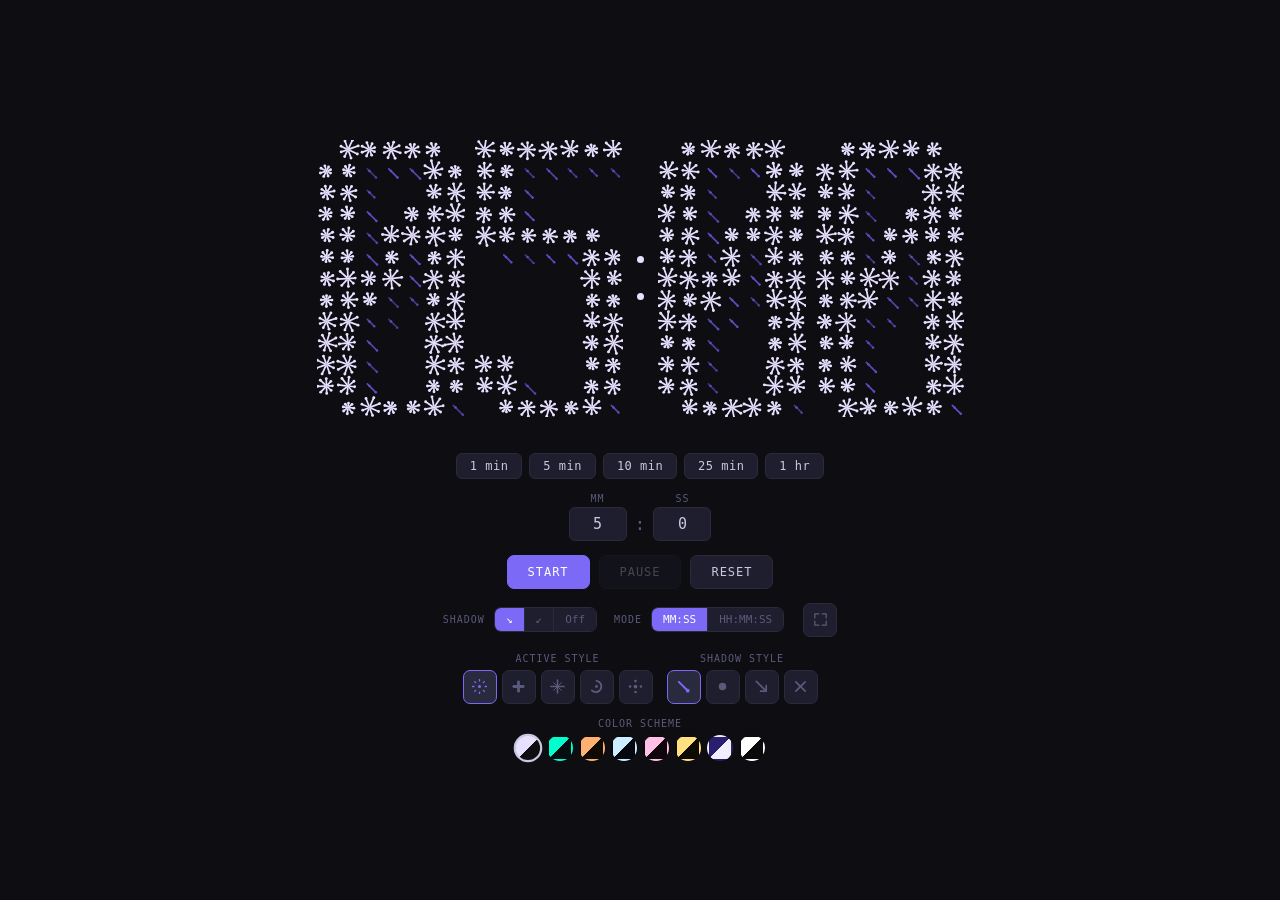
==== commit 28190c9a: "feat: space bar toggles start/pause timer Co-Authored-By: Claude Sonnet 4.6 <noreply@anthropic.com>" ====
--- a/pixel-countdown-timer/index.html
+++ b/pixel-countdown-timer/index.html
@@ -1208,10 +1208,15 @@
     if (!document.fullscreenElement && isFS) exitFS();
   });
 
-  // Keyboard shortcut: F key toggles fullscreen
+  // Keyboard shortcuts
   document.addEventListener('keydown', e => {
+    if (e.target.matches('input')) return;
     if (e.key === 'f' || e.key === 'F') {
-      if (!e.target.matches('input')) isFS ? exitFS() : enterFS();
+      isFS ? exitFS() : enterFS();
+    }
+    if (e.key === ' ') {
+      e.preventDefault();  // stop page from scrolling
+      running ? pauseTimer() : startTimer();
     }
   });
 }
